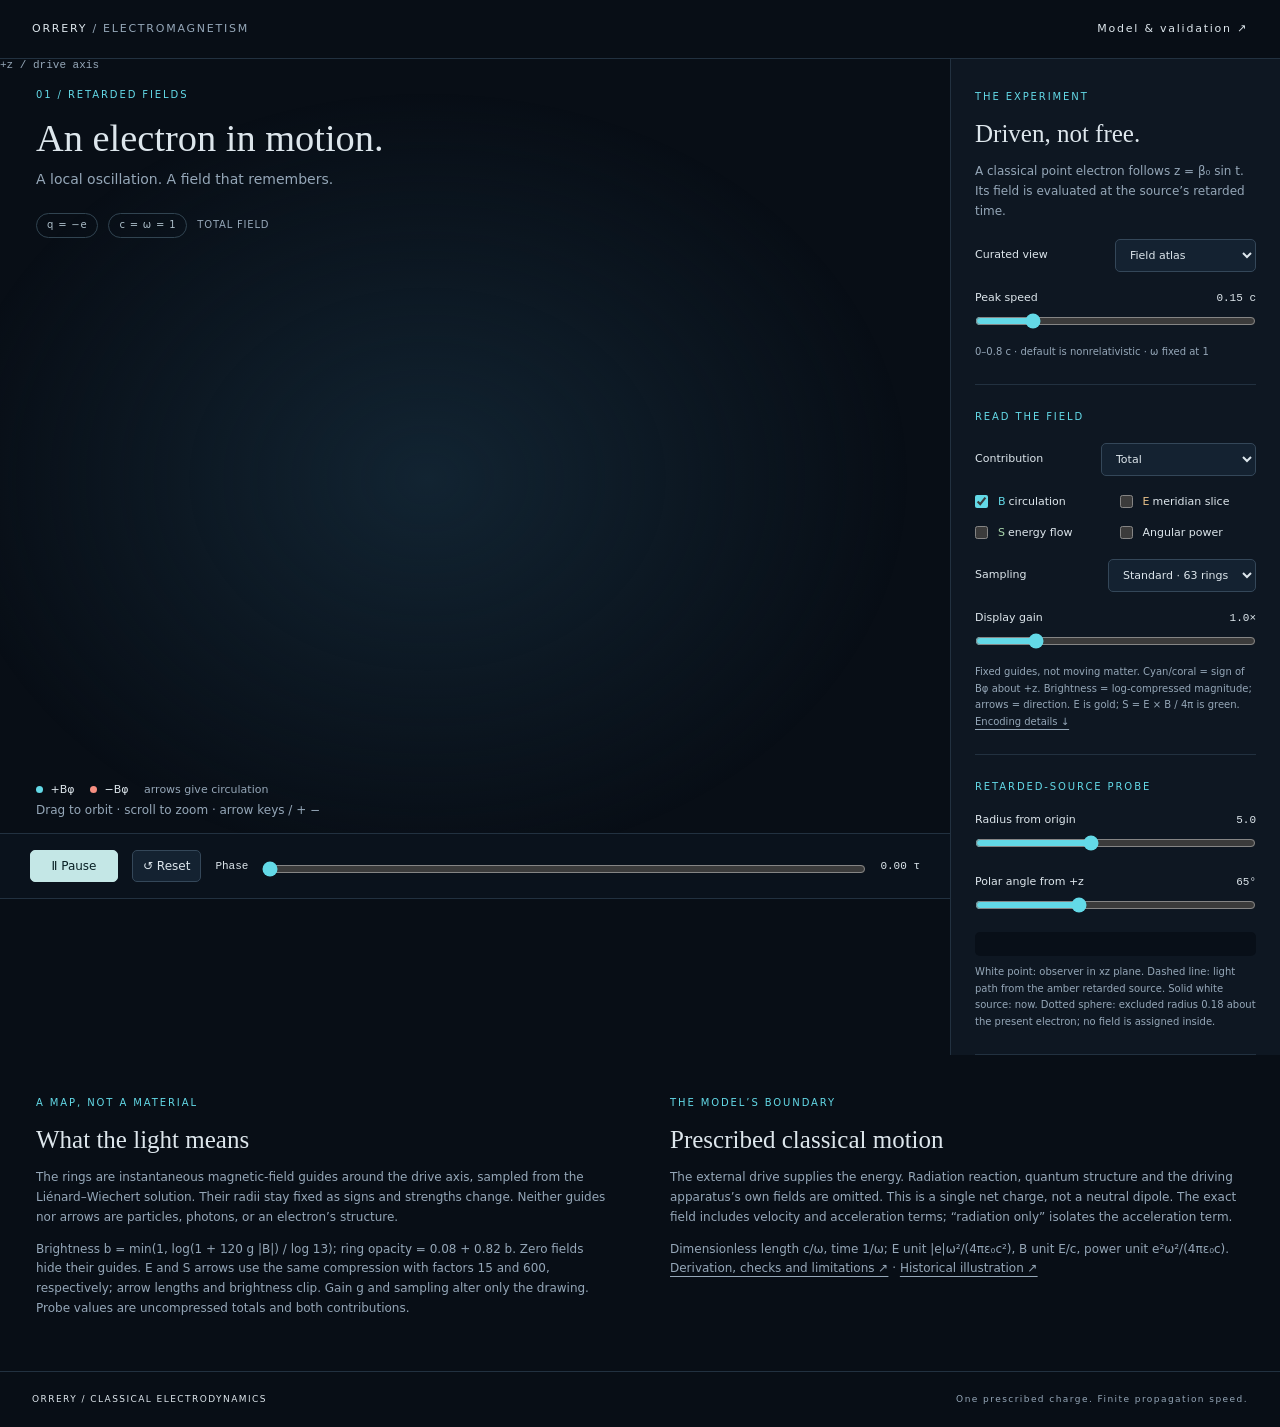
==== lab/sims/oscillating-electron-retarded-fields/index.html @ f95ec6a6 "feat: Build a physically validated 3-D oscillating-electron field visua… [ORB-11350] Build a physica" ====
<!doctype html>
<html lang="en">
<head>
<meta charset="utf-8"><meta name="viewport" content="width=device-width, initial-scale=1">
<title>Oscillating electron · Orrery</title>
<link rel="icon" href="data:,"><link rel="stylesheet" href="style.css">
<script src="../../vendor/three/three.min.js"></script>
</head>
<body>
<header><a href="../../gallery/">ORRERY <span>/ ELECTROMAGNETISM</span></a><a href="README.md">Model & validation ↗</a></header>
<main>
<section class="apparatus">
<div class="intro"><p class="eyebrow">01 / RETARDED FIELDS</p><h1>An electron in motion.</h1><p>A local oscillation. A field that remembers.</p></div>
<div id="scene" tabindex="0" role="img" aria-label="Interactive three dimensional electromagnetic field. Drag or use arrow keys to orbit; scroll or use plus and minus to zoom."></div>
<div class="scene-top"><span class="badge">q = −e</span><span class="badge">c = ω = 1</span><span id="component-label">TOTAL FIELD</span></div>
<div class="axis-label" id="axis-label">+z / drive axis</div>
<div class="scene-bottom"><p><i class="cyan"></i> +Bφ <i class="coral"></i> −Bφ <span>arrows give circulation</span></p><p class="muted">Drag to orbit · scroll to zoom · arrow keys / + −</p></div>
<div class="transport"><button id="play" aria-label="Pause simulation">Ⅱ Pause</button><button id="reset">↺ Reset</button><label for="phase">Phase</label><input id="phase" type="range" min="0" max="6.28318530718" step="0.001" value="0"><output id="phase-value">0.00 τ</output></div>
<div id="fatal" role="alert" hidden></div>
</section>
<aside>
<section><p class="eyebrow">THE EXPERIMENT</p><h2>Driven, not free.</h2><p class="muted">A classical point electron follows z = β₀ sin t. Its field is evaluated at the source’s retarded time.</p>
<label class="row" for="preset">Curated view<select id="preset"><option value="overview">Field atlas</option><option value="radiation">Radiation only</option><option value="near">Near the electron</option><option value="power">Angular power</option><option value="stationary">Stationary control</option></select></label>
<label class="range-label" for="beta">Peak speed <output id="beta-value">0.15 c</output></label><input id="beta" type="range" min="0" max="0.8" step="0.01" value="0.15"><p class="micro">0–0.8 c · default is nonrelativistic · ω fixed at 1</p>
</section>
<section><p class="eyebrow">READ THE FIELD</p>
<label class="row" for="component">Contribution<select id="component"><option value="total">Total</option><option value="near">Velocity / near · 1/R²</option><option value="rad">Radiation · 1/R</option></select></label>
<div class="checks"><label><input id="magnetic" type="checkbox" checked> <span class="cyan-text">B</span> circulation</label><label><input id="electric" type="checkbox"> <span class="gold-text">E</span> meridian slice</label><label><input id="poynting" type="checkbox"> <span class="green-text">S</span> energy flow</label><label><input id="power" type="checkbox"> Angular power</label></div>
<label class="row" for="density">Sampling<select id="density"><option value="sparse">Sparse · 35 rings</option><option value="standard" selected>Standard · 63 rings</option><option value="dense">Dense · 99 rings</option></select></label>
<label class="range-label" for="gain">Display gain <output id="gain-value">1.0×</output></label><input id="gain" type="range" min="0.25" max="4" step="0.05" value="1">
<p class="micro">Fixed guides, not moving matter. Cyan/coral = sign of Bφ about +z. Brightness = log-compressed magnitude; arrows = direction. E is gold; S = E × B / 4π is green. <a href="#encoding">Encoding details ↓</a></p>
</section>
<section id="probe-panel"><p class="eyebrow">RETARDED-SOURCE PROBE</p>
<label class="range-label" for="probe-radius">Radius from origin <output id="radius-value">5.0</output></label><input id="probe-radius" type="range" min="0.2" max="12" step="0.1" value="5">
<label class="range-label" for="probe-angle">Polar angle from +z <output id="angle-value">65°</output></label><input id="probe-angle" type="range" min="0" max="180" step="1" value="65">
<dl id="probe-readout"></dl><p class="micro">White point: observer in xz plane. Dashed line: light path from the amber retarded source. Solid white source: now. Dotted sphere: excluded radius 0.18 about the present electron; no field is assigned inside.</p>
</section>
</aside>
<section id="power-panel" hidden><div><p class="eyebrow">RADIATION / SOURCE TIME</p><h2>Power has no sign.</h2><p class="muted">Calculated dP/dΩ at emission phase t; radius encodes power, normalized to the current angular maximum. Dashed: sin²θ reference. No near field or display gain enters this plot.</p><p id="power-value" class="mono"></p></div><canvas id="power-chart" width="620" height="300" aria-label="Angular radiation power in a meridian plane"></canvas></section>
<section class="notes" id="encoding"><div><p class="eyebrow">A MAP, NOT A MATERIAL</p><h2>What the light means</h2><p>The rings are instantaneous magnetic-field guides around the drive axis, sampled from the Liénard–Wiechert solution. Their radii stay fixed as signs and strengths change. Neither guides nor arrows are particles, photons, or an electron’s structure.</p><p>Brightness b = min(1, log(1 + 120 g |B|) / log 13); ring opacity = 0.08 + 0.82 b. Zero fields hide their guides. E and S arrows use the same compression with factors 15 and 600, respectively; arrow lengths and brightness clip. Gain g and sampling alter only the drawing. Probe values are uncompressed totals and both contributions.</p></div><div><p class="eyebrow">THE MODEL’S BOUNDARY</p><h2>Prescribed classical motion</h2><p>The external drive supplies the energy. Radiation reaction, quantum structure and the driving apparatus’s own fields are omitted. This is a single net charge, not a neutral dipole. The exact field includes velocity and acceleration terms; “radiation only” isolates the acceleration term.</p><p>Dimensionless length c/ω, time 1/ω; E unit |e|ω²/(4πε₀c²), B unit E/c, power unit e²ω²/(4πε₀c). <a href="README.md">Derivation, checks and limitations ↗</a> · <a href="../swirl-ball-far-field/">Historical illustration ↗</a></p></div></section>
</main><footer>ORRERY / CLASSICAL ELECTRODYNAMICS <span>One prescribed charge. Finite propagation speed.</span></footer>
<script type="module" src="app.js"></script>
</body></html>
---- lab/sims/oscillating-electron-retarded-fields/style.css ----
:root {
  color-scheme: dark;
  --bg: #080e16;
  --panel: #0e1722;
  --ink: #dde6ec;
  --muted: #95a7b8;
  --line: #223140;
  --cyan: #63d9e7;
  --coral: #f68f82;
  --gold: #e9c28a;
  --green: #a9d6ac
}

* {
  box-sizing: border-box
}

body {
  margin: 0;
  background: var(--bg);
  color: var(--ink);
  font: 14px/1.65 system-ui, sans-serif
}

a {
  color: inherit;
  text-underline-offset: 4px
}

header,
footer {
  display: flex;
  justify-content: space-between;
  padding: 20px 32px;
  border-bottom: 1px solid var(--line);
  font-size: 11px;
  letter-spacing: .16em
}

header a {
  text-decoration: none
}

header span,
footer span {
  color: var(--muted)
}

main {
  display: grid;
  grid-template-columns: minmax(0, 1fr) 330px;
  max-width: 1800px;
  margin: auto
}

.apparatus {
  position: relative;
  min-width: 0;
  align-self: start;
  position: sticky;
  top: 0;
  height: min(880px, calc(100vh - 60px));
  min-height: 650px;
  background: radial-gradient(ellipse at 45% 50%, #122432 0, transparent 65%)
}

.intro {
  position: absolute;
  top: 28px;
  left: 36px;
  pointer-events: none;
  z-index: 1
}

.eyebrow {
  font-size: 10px;
  letter-spacing: .19em;
  color: var(--cyan);
  margin: 0 0 12px
}

h1 {
  font-family: Georgia, serif;
  font-weight: 400;
  font-size: clamp(32px, 3vw, 49px);
  line-height: 1.15;
  margin: 0 0 8px
}

h2 {
  font-family: Georgia, serif;
  font-weight: 400;
  font-size: 25px;
  line-height: 1.3;
  margin: 0 0 10px
}

.intro>p:last-child {
  color: var(--muted);
  margin: 0;
  font-size: 14px
}

#scene {
  position: absolute;
  inset: 120px 0 112px;
  touch-action: none;
  outline-offset: -4px
}

#scene canvas {
  width: 100%;
  height: 100%;
  display: block
}

.scene-top {
  position: absolute;
  top: 154px;
  left: 36px;
  display: flex;
  align-items: center;
  gap: 10px;
  pointer-events: none;
  font-size: 10px;
  letter-spacing: .08em
}

.badge {
  border: 1px solid #314451;
  border-radius: 20px;
  padding: 3px 10px;
  color: #acbec9
}

#component-label {
  color: var(--muted)
}

.axis-label {
  position: absolute;
  pointer-events: none;
  font: 11px ui-monospace, monospace;
  color: var(--muted)
}

.scene-bottom {
  position: absolute;
  left: 36px;
  bottom: 76px;
  font-size: 11px;
  pointer-events: none
}

.scene-bottom p {
  margin: 2px 0
}

.scene-bottom span {
  margin-left: 12px;
  color: var(--muted)
}

i {
  display: inline-block;
  width: 7px;
  height: 7px;
  border-radius: 50%;
  margin: 0 4px 0 12px
}

i:first-child {
  margin-left: 0
}

.cyan {
  background: var(--cyan)
}

.coral {
  background: var(--coral)
}

.cyan-text {
  color: var(--cyan)
}

.gold-text {
  color: var(--gold)
}

.green-text {
  color: var(--green)
}

.transport {
  position: absolute;
  bottom: 0;
  left: 0;
  right: 0;
  display: flex;
  align-items: center;
  gap: 14px;
  border-block: 1px solid var(--line);
  padding: 16px 30px;
  background: #0a121c
}

.transport input {
  flex: 1;
  min-width: 40px
}

.transport label,
.transport output {
  font: 11px ui-monospace, monospace;
  white-space: nowrap
}

button,
select {
  border: 1px solid #344759;
  border-radius: 5px;
  background: #142231;
  color: var(--ink);
  font: 12px system-ui;
  padding: 8px 10px;
  cursor: pointer
}

button:hover,
select:hover {
  border-color: var(--cyan)
}

button:focus-visible,
input:focus-visible,
select:focus-visible,
a:focus-visible {
  outline: 2px solid var(--cyan);
  outline-offset: 3px
}

#play {
  min-width: 88px;
  background: #c4e7e6;
  color: #092025;
  border-color: #c4e7e6
}

aside {
  border-left: 1px solid var(--line);
  background: var(--panel);
  padding: 6px 24px 0
}

aside section {
  padding: 24px 0;
  border-bottom: 1px solid var(--line)
}

.muted {
  color: var(--muted);
  font-size: 12px
}

.micro {
  font-size: 10px;
  line-height: 1.65;
  color: var(--muted);
  margin: 8px 0 0
}

.row {
  display: flex;
  align-items: center;
  justify-content: space-between;
  gap: 8px;
  font-size: 11px;
  margin: 17px 0
}

select {
  max-width: 190px;
  font-size: 11px
}

.range-label {
  display: flex;
  justify-content: space-between;
  font-size: 11px;
  margin-top: 15px
}

.range-label output {
  font-family: ui-monospace, monospace;
  color: var(--ink)
}

input[type=range] {
  width: 100%;
  accent-color: var(--cyan);
  height: 16px;
  margin: 6px 0 0
}

input[type=checkbox] {
  accent-color: var(--cyan);
  margin: 0 7px 0 0
}

.checks {
  display: grid;
  grid-template-columns: 1fr 1fr;
  gap: 13px 8px;
  font-size: 11px
}

.checks label {
  display: flex;
  align-items: center;
  gap: 3px
}

dl {
  display: grid;
  grid-template-columns: 1fr auto;
  font: 11px/1.8 ui-monospace, monospace;
  background: #080f18;
  padding: 12px;
  margin: 12px 0 0;
  border-radius: 5px
}

dt {
  color: var(--muted)
}

dd {
  margin: 0;
  text-align: right
}

#power-panel {
  grid-column: 1/-1;
  padding: 28px 36px;
  border-block: 1px solid var(--line);
  display: grid;
  grid-template-columns: 1fr 1fr;
  align-items: center;
  gap: 40px
}

#power-panel[hidden] {
  display: none
}

#power-chart {
  width: 100%;
  max-width: 620px
}

.mono {
  font: 11px ui-monospace, monospace;
  color: var(--gold)
}

.notes {
  grid-column: 1/-1;
  display: grid;
  grid-template-columns: 1fr 1fr;
  gap: 60px;
  padding: 40px 36px;
  border-bottom: 1px solid var(--line)
}

.notes p:not(.eyebrow) {
  font-size: 12px;
  color: var(--muted);
  max-width: 650px
}

footer {
  border: 0;
  font-size: 9px
}

#fatal {
  position: absolute;
  inset: 220px 40px auto;
  padding: 24px;
  background: #4b2424
}

@media(min-width:1500px) {
  aside {
    padding-inline: 30px
  }

  main {
    grid-template-columns: minmax(0, 1fr) 365px
  }
}

@media(max-width:760px) {
  header {
    padding: 16px 18px;
    font-size: 9px
  }

  header span {
    display: none
  }

  main {
    display: block
  }

  .apparatus {
    position: relative;
    height: 620px;
    min-height: 0
  }

  .intro {
    left: 22px;
    top: 25px
  }

  h1 {
    font-size: 34px
  }

  .scene-top {
    left: 22px;
    top: 148px;
    font-size: 9px;
    gap: 6px
  }

  #scene {
    inset: 110px 0 110px
  }

  .scene-bottom {
    left: 22px;
    bottom: 86px;
    font-size: 10px
  }

  .scene-bottom span {
    margin-left: 6px
  }

  .transport {
    padding: 16px 16px;
    gap: 9px;
    flex-wrap: wrap
  }

  .transport label {
    display: none
  }

  .transport output {
    font-size: 10px
  }

  #play {
    min-width: 75px
  }

  #reset {
    font-size: 11px
  }

  .transport input {
    width: 70px
  }

  .axis-label {
    font-size: 9px
  }

  aside {
    border-left: 0;
    padding: 0 22px;
    display: grid;
    grid-template-columns: 1fr;
    gap: 0
  }

  aside section {
    padding: 24px 0
  }

  select {
    max-width: 230px
  }

  .checks {
    gap: 18px
  }

  #power-panel,
  .notes {
    display: block;
    padding: 30px 22px
  }

  .notes>div+div {
    margin-top: 30px
  }

  footer {
    padding: 18px 22px
  }

  footer span {
    display: none
  }
}

@media(max-width:760px) {
  .apparatus {
    height: 680px
  }

  .scene-top {
    top: 190px
  }

  #scene {
    inset: 175px 0 110px
  }
}
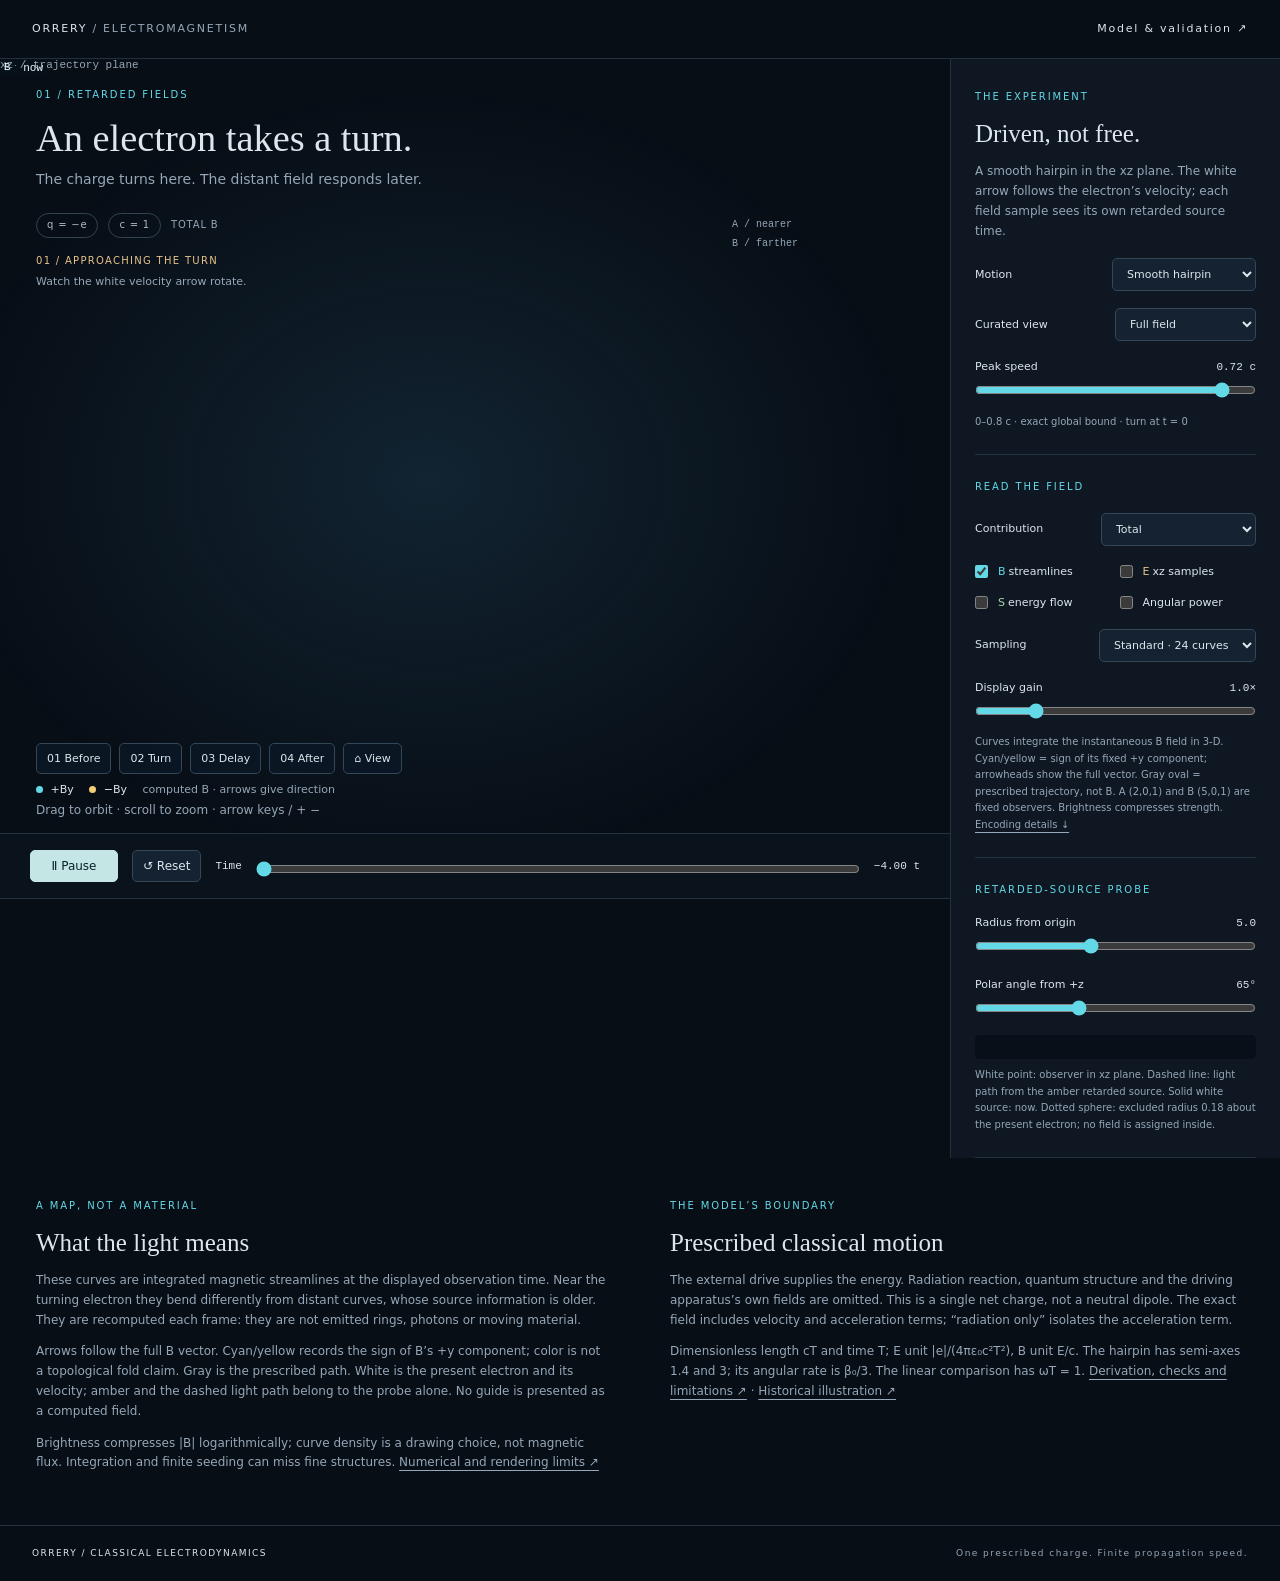
==== commit 148b6683: "fix: Show the retarded magnetic-field bending around the electron's turn [ORB-11364] Planned-By: cod" ====
--- a/lab/sims/oscillating-electron-retarded-fields/index.html
+++ b/lab/sims/oscillating-electron-retarded-fields/index.html
@@ -2,7 +2,7 @@
 <html lang="en">
 <head>
 <meta charset="utf-8"><meta name="viewport" content="width=device-width, initial-scale=1">
-<title>Oscillating electron · Orrery</title>
+<title>An electron takes a turn · Orrery</title>
 <link rel="icon" href="data:,"><link rel="stylesheet" href="style.css">
 <script src="../../vendor/three/three.min.js"></script>
 </head>
@@ -10,25 +10,30 @@
 <header><a href="../../gallery/">ORRERY <span>/ ELECTROMAGNETISM</span></a><a href="README.md">Model & validation ↗</a></header>
 <main>
 <section class="apparatus">
-<div class="intro"><p class="eyebrow">01 / RETARDED FIELDS</p><h1>An electron in motion.</h1><p>A local oscillation. A field that remembers.</p></div>
+<div class="intro"><p class="eyebrow">01 / RETARDED FIELDS</p><h1>An electron takes a turn.</h1><p>The charge turns here. The distant field responds later.</p></div>
 <div id="scene" tabindex="0" role="img" aria-label="Interactive three dimensional electromagnetic field. Drag or use arrow keys to orbit; scroll or use plus and minus to zoom."></div>
-<div class="scene-top"><span class="badge">q = −e</span><span class="badge">c = ω = 1</span><span id="component-label">TOTAL FIELD</span></div>
-<div class="axis-label" id="axis-label">+z / drive axis</div>
-<div class="scene-bottom"><p><i class="cyan"></i> +Bφ <i class="coral"></i> −Bφ <span>arrows give circulation</span></p><p class="muted">Drag to orbit · scroll to zoom · arrow keys / + −</p></div>
-<div class="transport"><button id="play" aria-label="Pause simulation">Ⅱ Pause</button><button id="reset">↺ Reset</button><label for="phase">Phase</label><input id="phase" type="range" min="0" max="6.28318530718" step="0.001" value="0"><output id="phase-value">0.00 τ</output></div>
+<div class="scene-top"><span class="badge">q = −e</span><span class="badge">c = 1</span><span id="component-label">TOTAL B</span></div>
+<div class="object-label" id="electron-label">e⁻ now</div><div class="object-label" id="local-label">A</div><div class="object-label" id="distant-label">B</div>
+<div class="witnesses"><p>A / nearer <span id="local-readout"></span></p><p>B / farther <span id="distant-readout"></span></p></div>
+<div class="axis-label" id="axis-label">xz / trajectory plane</div>
+<div class="moment"><p id="moment-label">01 / APPROACHING THE TURN</p><p id="moment-detail">Watch the white velocity arrow rotate.</p></div>
+<div class="checkpoints"><button id="before">01 Before</button><button id="during">02 Turn</button><button id="delay">03 Delay</button><button id="after">04 After</button><button id="home-camera" title="Restore the default camera">⌂ View</button></div>
+<div class="scene-bottom"><p><i class="cyan"></i> +By <i class="gold"></i> −By <span>computed B · arrows give direction</span></p><p class="muted">Drag to orbit · scroll to zoom · arrow keys / + −</p></div>
+<div class="transport"><button id="play" aria-label="Pause simulation">Ⅱ Pause</button><button id="reset">↺ Reset</button><label for="phase">Time</label><input id="phase" type="range" min="-4" max="10" step="0.01" value="-4"><output id="phase-value">−4.00 t</output></div>
 <div id="fatal" role="alert" hidden></div>
 </section>
 <aside>
-<section><p class="eyebrow">THE EXPERIMENT</p><h2>Driven, not free.</h2><p class="muted">A classical point electron follows z = β₀ sin t. Its field is evaluated at the source’s retarded time.</p>
-<label class="row" for="preset">Curated view<select id="preset"><option value="overview">Field atlas</option><option value="radiation">Radiation only</option><option value="near">Near the electron</option><option value="power">Angular power</option><option value="stationary">Stationary control</option></select></label>
-<label class="range-label" for="beta">Peak speed <output id="beta-value">0.15 c</output></label><input id="beta" type="range" min="0" max="0.8" step="0.01" value="0.15"><p class="micro">0–0.8 c · default is nonrelativistic · ω fixed at 1</p>
+<section><p class="eyebrow">THE EXPERIMENT</p><h2>Driven, not free.</h2><p class="muted">A smooth hairpin in the xz plane. The white arrow follows the electron’s velocity; each field sample sees its own retarded source time.</p>
+<label class="row" for="motion">Motion<select id="motion"><option value="turn">Smooth hairpin</option><option value="linear">Linear comparison</option></select></label>
+<label class="row" for="preset">Curated view<select id="preset"><option value="overview">Full field</option><option value="radiation">Radiation only</option><option value="near">Near the electron</option><option value="power">Angular power</option><option value="stationary">Stationary control</option></select></label>
+<label class="range-label" for="beta">Peak speed <output id="beta-value">0.72 c</output></label><input id="beta" type="range" min="0" max="0.8" step="0.01" value="0.72"><p class="micro">0–0.8 c · exact global bound · turn at t = 0</p>
 </section>
 <section><p class="eyebrow">READ THE FIELD</p>
 <label class="row" for="component">Contribution<select id="component"><option value="total">Total</option><option value="near">Velocity / near · 1/R²</option><option value="rad">Radiation · 1/R</option></select></label>
-<div class="checks"><label><input id="magnetic" type="checkbox" checked> <span class="cyan-text">B</span> circulation</label><label><input id="electric" type="checkbox"> <span class="gold-text">E</span> meridian slice</label><label><input id="poynting" type="checkbox"> <span class="green-text">S</span> energy flow</label><label><input id="power" type="checkbox"> Angular power</label></div>
-<label class="row" for="density">Sampling<select id="density"><option value="sparse">Sparse · 35 rings</option><option value="standard" selected>Standard · 63 rings</option><option value="dense">Dense · 99 rings</option></select></label>
+<div class="checks"><label><input id="magnetic" type="checkbox" checked> <span class="cyan-text">B</span> streamlines</label><label><input id="electric" type="checkbox"> <span class="gold-text">E</span> xz samples</label><label><input id="poynting" type="checkbox"> <span class="green-text">S</span> energy flow</label><label><input id="power" type="checkbox"> Angular power</label></div>
+<label class="row" for="density">Sampling<select id="density"><option value="sparse">Sparse · 16 curves</option><option value="standard" selected>Standard · 24 curves</option><option value="dense">Dense · 32 curves</option></select></label>
 <label class="range-label" for="gain">Display gain <output id="gain-value">1.0×</output></label><input id="gain" type="range" min="0.25" max="4" step="0.05" value="1">
-<p class="micro">Fixed guides, not moving matter. Cyan/coral = sign of Bφ about +z. Brightness = log-compressed magnitude; arrows = direction. E is gold; S = E × B / 4π is green. <a href="#encoding">Encoding details ↓</a></p>
+<p class="micro">Curves integrate the instantaneous B field in 3-D. Cyan/yellow = sign of its fixed +y component; arrowheads show the full vector. Gray oval = prescribed trajectory, not B. A (2,0,1) and B (5,0,1) are fixed observers. Brightness compresses strength. <a href="#encoding">Encoding details ↓</a></p>
 </section>
 <section id="probe-panel"><p class="eyebrow">RETARDED-SOURCE PROBE</p>
 <label class="range-label" for="probe-radius">Radius from origin <output id="radius-value">5.0</output></label><input id="probe-radius" type="range" min="0.2" max="12" step="0.1" value="5">
@@ -36,8 +41,8 @@
 <dl id="probe-readout"></dl><p class="micro">White point: observer in xz plane. Dashed line: light path from the amber retarded source. Solid white source: now. Dotted sphere: excluded radius 0.18 about the present electron; no field is assigned inside.</p>
 </section>
 </aside>
-<section id="power-panel" hidden><div><p class="eyebrow">RADIATION / SOURCE TIME</p><h2>Power has no sign.</h2><p class="muted">Calculated dP/dΩ at emission phase t; radius encodes power, normalized to the current angular maximum. Dashed: sin²θ reference. No near field or display gain enters this plot.</p><p id="power-value" class="mono"></p></div><canvas id="power-chart" width="620" height="300" aria-label="Angular radiation power in a meridian plane"></canvas></section>
-<section class="notes" id="encoding"><div><p class="eyebrow">A MAP, NOT A MATERIAL</p><h2>What the light means</h2><p>The rings are instantaneous magnetic-field guides around the drive axis, sampled from the Liénard–Wiechert solution. Their radii stay fixed as signs and strengths change. Neither guides nor arrows are particles, photons, or an electron’s structure.</p><p>Brightness b = min(1, log(1 + 120 g |B|) / log 13); ring opacity = 0.08 + 0.82 b. Zero fields hide their guides. E and S arrows use the same compression with factors 15 and 600, respectively; arrow lengths and brightness clip. Gain g and sampling alter only the drawing. Probe values are uncompressed totals and both contributions.</p></div><div><p class="eyebrow">THE MODEL’S BOUNDARY</p><h2>Prescribed classical motion</h2><p>The external drive supplies the energy. Radiation reaction, quantum structure and the driving apparatus’s own fields are omitted. This is a single net charge, not a neutral dipole. The exact field includes velocity and acceleration terms; “radiation only” isolates the acceleration term.</p><p>Dimensionless length c/ω, time 1/ω; E unit |e|ω²/(4πε₀c²), B unit E/c, power unit e²ω²/(4πε₀c). <a href="README.md">Derivation, checks and limitations ↗</a> · <a href="../swirl-ball-far-field/">Historical illustration ↗</a></p></div></section>
+<section id="power-panel" hidden><div><p class="eyebrow">RADIATION / SOURCE TIME</p><h2>Power has no sign.</h2><p class="muted">Turning mode reports the full-sphere Liénard power. The meridian plot is available only for the axisymmetric linear comparison: radius encodes dP/dΩ, normalized to its current maximum; dashed is sin²θ. Both use emission time t.</p><p id="power-value" class="mono"></p></div><canvas id="power-chart" width="620" height="300" aria-label="Angular radiation power in a meridian plane"></canvas></section>
+<section class="notes" id="encoding"><div><p class="eyebrow">A MAP, NOT A MATERIAL</p><h2>What the light means</h2><p>These curves are integrated magnetic streamlines at the displayed observation time. Near the turning electron they bend differently from distant curves, whose source information is older. They are recomputed each frame: they are not emitted rings, photons or moving material.</p><p>Arrows follow the full B vector. Cyan/yellow records the sign of B’s +y component; color is not a topological fold claim. Gray is the prescribed path. White is the present electron and its velocity; amber and the dashed light path belong to the probe alone. No guide is presented as a computed field.</p><p>Brightness compresses |B| logarithmically; curve density is a drawing choice, not magnetic flux. Integration and finite seeding can miss fine structures. <a href="README.md">Numerical and rendering limits ↗</a></p></div><div><p class="eyebrow">THE MODEL’S BOUNDARY</p><h2>Prescribed classical motion</h2><p>The external drive supplies the energy. Radiation reaction, quantum structure and the driving apparatus’s own fields are omitted. This is a single net charge, not a neutral dipole. The exact field includes velocity and acceleration terms; “radiation only” isolates the acceleration term.</p><p>Dimensionless length cT and time T; E unit |e|/(4πε₀c²T²), B unit E/c. The hairpin has semi-axes 1.4 and 3; its angular rate is β₀/3. The linear comparison has ωT = 1. <a href="README.md">Derivation, checks and limitations ↗</a> · <a href="../swirl-ball-far-field/">Historical illustration ↗</a></p></div></section>
 </main><footer>ORRERY / CLASSICAL ELECTRODYNAMICS <span>One prescribed charge. Finite propagation speed.</span></footer>
 <script type="module" src="app.js"></script>
 </body></html>
--- a/lab/sims/oscillating-electron-retarded-fields/style.css
+++ b/lab/sims/oscillating-electron-retarded-fields/style.css
@@ -534,3 +534,42 @@
     inset: 175px 0 110px
   }
 }
+
+.gold { background: #f2cd78; }
+.moment { position: absolute; left: 36px; top: 194px; pointer-events: none; }
+.moment p { margin: 0; font-size: 11px; color: var(--muted); }
+#moment-label { font-size: 10px; letter-spacing: .13em; color: var(--gold); margin-bottom: 3px; }
+.checkpoints { position: absolute; left: 36px; bottom: 125px; display: flex; gap: 8px; }
+.checkpoints button { font-size: 11px; background: #0b1825d9; }
+@media(max-width:760px) {
+  .apparatus { height: 780px; }
+  .intro { right: 18px; }
+  .intro>p:last-child { max-width: 310px; font-size: 12px; }
+  .scene-top { top: 174px; }
+  .moment { top: 220px; left: 22px; right: 20px; }
+  .moment p { font-size: 10px; }
+  #scene { inset: 235px 0 168px; }
+  .checkpoints { left: 22px; bottom: 135px; gap: 6px; }
+  .checkpoints button { padding: 8px; font-size: 10px; }
+  .scene-bottom { right: 12px; bottom: 80px; font-size: 9px; }
+  .scene-bottom span { margin-left: 4px; }
+}
+
+.object-label { position: absolute; pointer-events: none; font: 11px ui-monospace, monospace; color: #f2fbff; background: #08121bab; border-radius: 3px; padding: 2px 4px; }
+.witnesses { position: absolute; right: 28px; top: 156px; font: 10px/1.9 ui-monospace, monospace; color: var(--muted); }
+.witnesses p { margin: 0; }
+.witnesses span { display: inline-block; min-width: 108px; text-align: right; margin-left: 10px; }
+@media(max-width:1050px) { .witnesses { top: 240px; left: 36px; right: auto; display: flex; gap: 20px; } .witnesses span { display: block; text-align: left; margin: 0; } }
+@media(max-width:760px) {
+  .witnesses { top: 277px; left: 22px; font-size: 9px; gap: 25px; }
+  .witnesses span { display: inline; margin-left: 5px; }
+  #scene { inset: 283px 0 158px; }
+  .checkpoints { gap: 5px; }
+  .checkpoints button { padding: 8px 6px; }
+  .object-label { font-size: 9px; }
+}
+
+@media(max-width:760px) {
+  .scene-top { top: 184px; }
+  .moment { top: 227px; }
+}
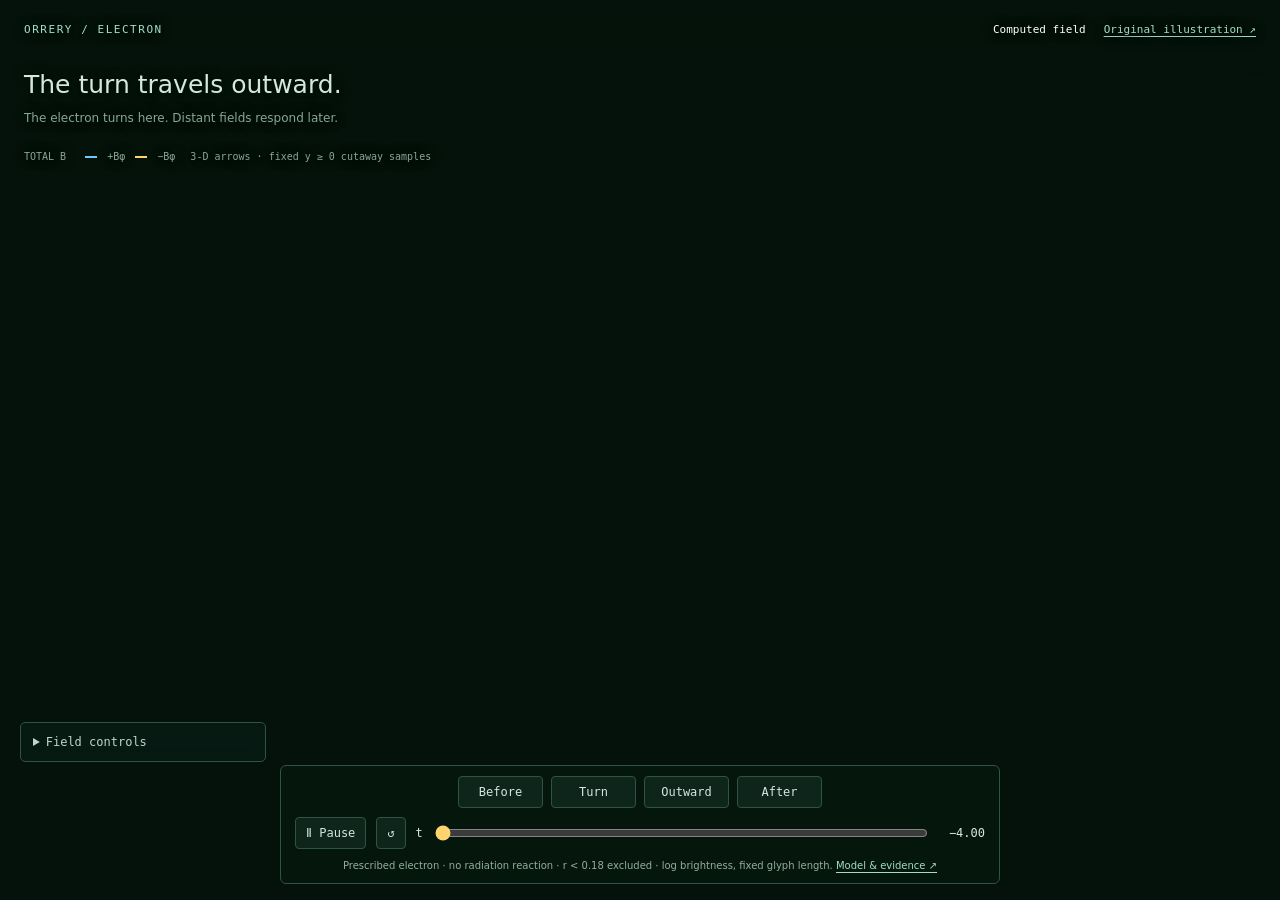
==== commit a1c430db: "feat: Preserve the original electron animation's continuous fold in a c… [ORB-11374] Preserve the or" ====
--- a/lab/sims/oscillating-electron-retarded-fields/index.html
+++ b/lab/sims/oscillating-electron-retarded-fields/index.html
@@ -1,48 +1,32 @@
 <!doctype html>
-<html lang="en">
-<head>
+<html lang="en"><head>
 <meta charset="utf-8"><meta name="viewport" content="width=device-width, initial-scale=1">
-<title>An electron takes a turn · Orrery</title>
+<title>Turning electron · computed retarded field</title>
 <link rel="icon" href="data:,"><link rel="stylesheet" href="style.css">
-<script src="../../vendor/three/three.min.js"></script>
-</head>
-<body>
-<header><a href="../../gallery/">ORRERY <span>/ ELECTROMAGNETISM</span></a><a href="README.md">Model & validation ↗</a></header>
+</head><body>
 <main>
-<section class="apparatus">
-<div class="intro"><p class="eyebrow">01 / RETARDED FIELDS</p><h1>An electron takes a turn.</h1><p>The charge turns here. The distant field responds later.</p></div>
-<div id="scene" tabindex="0" role="img" aria-label="Interactive three dimensional electromagnetic field. Drag or use arrow keys to orbit; scroll or use plus and minus to zoom."></div>
-<div class="scene-top"><span class="badge">q = −e</span><span class="badge">c = 1</span><span id="component-label">TOTAL B</span></div>
-<div class="object-label" id="electron-label">e⁻ now</div><div class="object-label" id="local-label">A</div><div class="object-label" id="distant-label">B</div>
-<div class="witnesses"><p>A / nearer <span id="local-readout"></span></p><p>B / farther <span id="distant-readout"></span></p></div>
-<div class="axis-label" id="axis-label">xz / trajectory plane</div>
-<div class="moment"><p id="moment-label">01 / APPROACHING THE TURN</p><p id="moment-detail">Watch the white velocity arrow rotate.</p></div>
-<div class="checkpoints"><button id="before">01 Before</button><button id="during">02 Turn</button><button id="delay">03 Delay</button><button id="after">04 After</button><button id="home-camera" title="Restore the default camera">⌂ View</button></div>
-<div class="scene-bottom"><p><i class="cyan"></i> +By <i class="gold"></i> −By <span>computed B · arrows give direction</span></p><p class="muted">Drag to orbit · scroll to zoom · arrow keys / + −</p></div>
-<div class="transport"><button id="play" aria-label="Pause simulation">Ⅱ Pause</button><button id="reset">↺ Reset</button><label for="phase">Time</label><input id="phase" type="range" min="-4" max="10" step="0.01" value="-4"><output id="phase-value">−4.00 t</output></div>
+<div id="scene" tabindex="0" role="img" aria-label="Dense three dimensional field samples around a turning electron. Drag to rotate; scroll or plus and minus to zoom; space to pause."></div>
+<header><a href="../../gallery/">ORRERY / ELECTRON</a><nav><span aria-current="page">Computed field</span><a href="../swirl-ball-far-field/">Original illustration ↗</a></nav></header>
+<div class="intro"><h1>The turn travels outward.</h1><p id="moment-detail">The electron turns here. Distant fields respond later.</p></div>
+<div class="legend"><span id="field-label">TOTAL B</span><span id="color-key"><i class="cyan"></i> +Bφ <i class="gold"></i> −Bφ</span><small>3-D arrows · fixed y ≥ 0 cutaway samples</small></div>
+<div id="readout" aria-live="off"></div>
+<details id="settings"><summary>Field controls</summary><div class="settings-body">
+<label>Motion<select id="motion"><option value="turn">Tight smooth turn</option><option value="ellipse">Ellipse comparison</option><option value="linear">Linear comparison</option></select></label>
+<label>Peak speed <output id="beta-value">0.45 c</output><input id="beta" type="range" min="0" max="0.8" step="0.01" value="0.45"></label>
+<label>Contribution<select id="component"><option value="total">Total field</option><option value="near">Velocity · 1/R²</option><option value="rad">Acceleration · 1/R</option></select></label>
+<label>Vector<select id="vector"><option value="B">Magnetic B</option><option value="E">Electric E</option></select></label>
+<label>Sampling<select id="density"><option value="light">Light · 4,608</option><option value="standard" selected>Standard · 8,064</option><option value="dense">Dense · 23,040</option></select></label>
+<label>Display gain <output id="gain-value">1.0×</output><input id="gain" type="range" min="0.2" max="4" step="0.1" value="1"></label>
+<label class="check"><input id="guide" type="checkbox"> tᵣ = 0 light sphere guide</label>
+<label class="check"><input id="power" type="checkbox"> Emitted power readout</label>
+<p id="power-value" hidden></p>
+<button id="home-camera">Reset view</button><p class="micro">Drag / arrows: orbit · scroll / + −: zoom</p>
+</div></details>
+<div class="transport">
+<div class="moments"><button id="before">Before</button><button id="during">Turn</button><button id="delay">Outward</button><button id="after">After</button></div>
+<div class="timeline"><button id="play" aria-label="Pause simulation">Ⅱ Pause</button><button id="reset" title="Reset time">↺</button><label for="phase">t</label><input id="phase" type="range" min="-4" max="10" step="0.01" value="-4"><output id="phase-value">−4.00</output></div>
+<p>Prescribed electron · no radiation reaction · r &lt; 0.18 excluded · log brightness, fixed glyph length. <a href="README.md">Model & evidence ↗</a></p>
+</div>
 <div id="fatal" role="alert" hidden></div>
-</section>
-<aside>
-<section><p class="eyebrow">THE EXPERIMENT</p><h2>Driven, not free.</h2><p class="muted">A smooth hairpin in the xz plane. The white arrow follows the electron’s velocity; each field sample sees its own retarded source time.</p>
-<label class="row" for="motion">Motion<select id="motion"><option value="turn">Smooth hairpin</option><option value="linear">Linear comparison</option></select></label>
-<label class="row" for="preset">Curated view<select id="preset"><option value="overview">Full field</option><option value="radiation">Radiation only</option><option value="near">Near the electron</option><option value="power">Angular power</option><option value="stationary">Stationary control</option></select></label>
-<label class="range-label" for="beta">Peak speed <output id="beta-value">0.72 c</output></label><input id="beta" type="range" min="0" max="0.8" step="0.01" value="0.72"><p class="micro">0–0.8 c · exact global bound · turn at t = 0</p>
-</section>
-<section><p class="eyebrow">READ THE FIELD</p>
-<label class="row" for="component">Contribution<select id="component"><option value="total">Total</option><option value="near">Velocity / near · 1/R²</option><option value="rad">Radiation · 1/R</option></select></label>
-<div class="checks"><label><input id="magnetic" type="checkbox" checked> <span class="cyan-text">B</span> streamlines</label><label><input id="electric" type="checkbox"> <span class="gold-text">E</span> xz samples</label><label><input id="poynting" type="checkbox"> <span class="green-text">S</span> energy flow</label><label><input id="power" type="checkbox"> Angular power</label></div>
-<label class="row" for="density">Sampling<select id="density"><option value="sparse">Sparse · 16 curves</option><option value="standard" selected>Standard · 24 curves</option><option value="dense">Dense · 32 curves</option></select></label>
-<label class="range-label" for="gain">Display gain <output id="gain-value">1.0×</output></label><input id="gain" type="range" min="0.25" max="4" step="0.05" value="1">
-<p class="micro">Curves integrate the instantaneous B field in 3-D. Cyan/yellow = sign of its fixed +y component; arrowheads show the full vector. Gray oval = prescribed trajectory, not B. A (2,0,1) and B (5,0,1) are fixed observers. Brightness compresses strength. <a href="#encoding">Encoding details ↓</a></p>
-</section>
-<section id="probe-panel"><p class="eyebrow">RETARDED-SOURCE PROBE</p>
-<label class="range-label" for="probe-radius">Radius from origin <output id="radius-value">5.0</output></label><input id="probe-radius" type="range" min="0.2" max="12" step="0.1" value="5">
-<label class="range-label" for="probe-angle">Polar angle from +z <output id="angle-value">65°</output></label><input id="probe-angle" type="range" min="0" max="180" step="1" value="65">
-<dl id="probe-readout"></dl><p class="micro">White point: observer in xz plane. Dashed line: light path from the amber retarded source. Solid white source: now. Dotted sphere: excluded radius 0.18 about the present electron; no field is assigned inside.</p>
-</section>
-</aside>
-<section id="power-panel" hidden><div><p class="eyebrow">RADIATION / SOURCE TIME</p><h2>Power has no sign.</h2><p class="muted">Turning mode reports the full-sphere Liénard power. The meridian plot is available only for the axisymmetric linear comparison: radius encodes dP/dΩ, normalized to its current maximum; dashed is sin²θ. Both use emission time t.</p><p id="power-value" class="mono"></p></div><canvas id="power-chart" width="620" height="300" aria-label="Angular radiation power in a meridian plane"></canvas></section>
-<section class="notes" id="encoding"><div><p class="eyebrow">A MAP, NOT A MATERIAL</p><h2>What the light means</h2><p>These curves are integrated magnetic streamlines at the displayed observation time. Near the turning electron they bend differently from distant curves, whose source information is older. They are recomputed each frame: they are not emitted rings, photons or moving material.</p><p>Arrows follow the full B vector. Cyan/yellow records the sign of B’s +y component; color is not a topological fold claim. Gray is the prescribed path. White is the present electron and its velocity; amber and the dashed light path belong to the probe alone. No guide is presented as a computed field.</p><p>Brightness compresses |B| logarithmically; curve density is a drawing choice, not magnetic flux. Integration and finite seeding can miss fine structures. <a href="README.md">Numerical and rendering limits ↗</a></p></div><div><p class="eyebrow">THE MODEL’S BOUNDARY</p><h2>Prescribed classical motion</h2><p>The external drive supplies the energy. Radiation reaction, quantum structure and the driving apparatus’s own fields are omitted. This is a single net charge, not a neutral dipole. The exact field includes velocity and acceleration terms; “radiation only” isolates the acceleration term.</p><p>Dimensionless length cT and time T; E unit |e|/(4πε₀c²T²), B unit E/c. The hairpin has semi-axes 1.4 and 3; its angular rate is β₀/3. The linear comparison has ωT = 1. <a href="README.md">Derivation, checks and limitations ↗</a> · <a href="../swirl-ball-far-field/">Historical illustration ↗</a></p></div></section>
-</main><footer>ORRERY / CLASSICAL ELECTRODYNAMICS <span>One prescribed charge. Finite propagation speed.</span></footer>
-<script type="module" src="app.js"></script>
+</main><script type="module" src="app.js"></script>
 </body></html>
--- a/lab/sims/oscillating-electron-retarded-fields/style.css
+++ b/lab/sims/oscillating-electron-retarded-fields/style.css
@@ -1,14 +1,12 @@
 :root {
   color-scheme: dark;
-  --bg: #080e16;
-  --panel: #0e1722;
-  --ink: #dde6ec;
-  --muted: #95a7b8;
-  --line: #223140;
-  --cyan: #63d9e7;
-  --coral: #f68f82;
-  --gold: #e9c28a;
-  --green: #a9d6ac
+  --ink: #d4e9de;
+  --muted: #89a696;
+  --cyan: #6ec8ff;
+  --gold: #ffd36e;
+  font: 12px/1.5 ui-monospace, SFMono-Regular, Consolas, monospace;
+  background: #04120b;
+  color: var(--ink)
 }
 
 * {
@@ -16,560 +14,399 @@
 }
 
 body {
-  margin: 0;
-  background: var(--bg);
-  color: var(--ink);
-  font: 14px/1.65 system-ui, sans-serif
+  margin: 0
+}
+
+main {
+  height: 100svh;
+  min-height: 480px;
+  position: relative;
+  overflow: hidden
 }
 
 a {
+  color: #a2dccc;
+  text-underline-offset: 3px
+}
+
+button,
+select {
+  font: inherit;
   color: inherit;
-  text-underline-offset: 4px
-}
-
-header,
-footer {
-  display: flex;
-  justify-content: space-between;
-  padding: 20px 32px;
-  border-bottom: 1px solid var(--line);
-  font-size: 11px;
-  letter-spacing: .16em
-}
-
-header a {
-  text-decoration: none
-}
-
-header span,
-footer span {
-  color: var(--muted)
-}
-
-main {
-  display: grid;
-  grid-template-columns: minmax(0, 1fr) 330px;
-  max-width: 1800px;
-  margin: auto
-}
-
-.apparatus {
-  position: relative;
-  min-width: 0;
-  align-self: start;
-  position: sticky;
-  top: 0;
-  height: min(880px, calc(100vh - 60px));
-  min-height: 650px;
-  background: radial-gradient(ellipse at 45% 50%, #122432 0, transparent 65%)
-}
-
-.intro {
-  position: absolute;
-  top: 28px;
-  left: 36px;
-  pointer-events: none;
-  z-index: 1
-}
-
-.eyebrow {
-  font-size: 10px;
-  letter-spacing: .19em;
-  color: var(--cyan);
-  margin: 0 0 12px
-}
-
-h1 {
-  font-family: Georgia, serif;
-  font-weight: 400;
-  font-size: clamp(32px, 3vw, 49px);
-  line-height: 1.15;
-  margin: 0 0 8px
-}
-
-h2 {
-  font-family: Georgia, serif;
-  font-weight: 400;
-  font-size: 25px;
-  line-height: 1.3;
-  margin: 0 0 10px
-}
-
-.intro>p:last-child {
-  color: var(--muted);
-  margin: 0;
-  font-size: 14px
+  background: #0d251a;
+  border: 1px solid #315343;
+  border-radius: 4px;
+  padding: 6px 10px
+}
+
+button,
+summary,
+select,
+input {
+  cursor: pointer
+}
+
+button:hover,
+button.active {
+  background: #254635;
+  border-color: #7ba38b
+}
+
+button:focus-visible,
+a:focus-visible,
+summary:focus-visible,
+input:focus-visible,
+#scene:focus-visible {
+  outline: 2px solid var(--gold);
+  outline-offset: 3px
 }
 
 #scene {
   position: absolute;
-  inset: 120px 0 112px;
-  touch-action: none;
-  outline-offset: -4px
+  inset: 0;
+  touch-action: none
 }
 
 #scene canvas {
   width: 100%;
-  height: 100%;
+  height: 100% !important;
   display: block
 }
 
-.scene-top {
-  position: absolute;
-  top: 154px;
-  left: 36px;
-  display: flex;
+header {
+  position: absolute;
+  top: 18px;
+  left: 24px;
+  right: 24px;
+  display: flex;
+  justify-content: space-between;
+  gap: 12px;
+  font-size: 11px
+}
+
+header>a {
+  text-decoration: none;
+  letter-spacing: .14em
+}
+
+nav {
+  display: flex;
+  gap: 18px
+}
+
+nav span {
+  color: white
+}
+
+.intro {
+  position: absolute;
+  top: 64px;
+  left: 24px;
+  pointer-events: none
+}
+
+h1 {
+  font: 400 25px/1.2 system-ui;
+  margin: 0 0 9px
+}
+
+.intro p {
+  font: 12px/1.5 system-ui;
+  color: var(--muted);
+  margin: 0
+}
+
+.legend {
+  position: absolute;
+  top: 145px;
+  left: 24px;
+  display: flex;
+  gap: 15px;
   align-items: center;
-  gap: 10px;
-  pointer-events: none;
-  font-size: 10px;
-  letter-spacing: .08em
-}
-
-.badge {
-  border: 1px solid #314451;
-  border-radius: 20px;
-  padding: 3px 10px;
-  color: #acbec9
-}
-
-#component-label {
-  color: var(--muted)
-}
-
-.axis-label {
-  position: absolute;
-  pointer-events: none;
-  font: 11px ui-monospace, monospace;
-  color: var(--muted)
-}
-
-.scene-bottom {
-  position: absolute;
-  left: 36px;
-  bottom: 76px;
-  font-size: 11px;
-  pointer-events: none
-}
-
-.scene-bottom p {
-  margin: 2px 0
-}
-
-.scene-bottom span {
-  margin-left: 12px;
-  color: var(--muted)
-}
-
-i {
+  color: var(--muted);
+  font-size: 10px
+}
+
+.legend small {
+  font-size: 10px
+}
+
+.legend i {
   display: inline-block;
-  width: 7px;
-  height: 7px;
-  border-radius: 50%;
-  margin: 0 4px 0 12px
-}
-
-i:first-child {
-  margin-left: 0
+  width: 12px;
+  height: 2px;
+  vertical-align: middle;
+  margin: 0 4px
 }
 
 .cyan {
   background: var(--cyan)
 }
 
-.coral {
-  background: var(--coral)
-}
-
-.cyan-text {
-  color: var(--cyan)
-}
-
-.gold-text {
-  color: var(--gold)
-}
-
-.green-text {
-  color: var(--green)
-}
-
-.transport {
-  position: absolute;
-  bottom: 0;
-  left: 0;
-  right: 0;
-  display: flex;
-  align-items: center;
-  gap: 14px;
-  border-block: 1px solid var(--line);
-  padding: 16px 30px;
-  background: #0a121c
-}
-
-.transport input {
-  flex: 1;
-  min-width: 40px
-}
-
-.transport label,
-.transport output {
-  font: 11px ui-monospace, monospace;
-  white-space: nowrap
-}
-
-button,
-select {
-  border: 1px solid #344759;
+.gold {
+  background: var(--gold)
+}
+
+#readout {
+  position: absolute;
+  right: 24px;
+  top: 65px;
+  text-align: right;
+  color: var(--muted);
+  font-size: 11px;
+  white-space: pre-line;
+  pointer-events: none
+}
+
+#settings {
+  position: absolute;
+  left: 20px;
+  bottom: 138px;
+  width: 246px;
+  background: #071b13e8;
+  border: 1px solid #315343;
   border-radius: 5px;
-  background: #142231;
-  color: var(--ink);
-  font: 12px system-ui;
-  padding: 8px 10px;
-  cursor: pointer
-}
-
-button:hover,
-select:hover {
-  border-color: var(--cyan)
-}
-
-button:focus-visible,
-input:focus-visible,
-select:focus-visible,
-a:focus-visible {
-  outline: 2px solid var(--cyan);
-  outline-offset: 3px
-}
-
-#play {
-  min-width: 88px;
-  background: #c4e7e6;
-  color: #092025;
-  border-color: #c4e7e6
-}
-
-aside {
-  border-left: 1px solid var(--line);
-  background: var(--panel);
-  padding: 6px 24px 0
-}
-
-aside section {
-  padding: 24px 0;
-  border-bottom: 1px solid var(--line)
-}
-
-.muted {
-  color: var(--muted);
-  font-size: 12px
+  max-height: calc(100% - 220px);
+  overflow: auto;
+  backdrop-filter: blur(8px)
+}
+
+summary {
+  padding: 10px 12px;
+  color: #bfd7ca
+}
+
+.settings-body {
+  padding: 0 12px 12px
+}
+
+.settings-body label {
+  display: block;
+  margin: 9px 0;
+  color: #a3b9ac
+}
+
+.settings-body select {
+  display: block;
+  width: 100%;
+  margin-top: 4px
+}
+
+.settings-body output {
+  float: right
+}
+
+.settings-body input[type=range] {
+  display: block;
+  width: 100%
+}
+
+.settings-body .check {
+  display: flex;
+  gap: 8px;
+  align-items: center
 }
 
 .micro {
   font-size: 10px;
-  line-height: 1.65;
   color: var(--muted);
-  margin: 8px 0 0
-}
-
-.row {
+  margin: 9px 0 0
+}
+
+input {
+  accent-color: var(--gold)
+}
+
+.transport {
+  position: absolute;
+  bottom: 16px;
+  left: 50%;
+  transform: translateX(-50%);
+  width: min(720px, calc(100% - 40px));
+  background: #06180feb;
+  padding: 10px 14px;
+  border: 1px solid #315343;
+  border-radius: 6px;
+  backdrop-filter: blur(8px)
+}
+
+.moments {
+  display: flex;
+  justify-content: center;
+  gap: 8px;
+  margin-bottom: 9px
+}
+
+.moments button {
+  min-width: 85px
+}
+
+.timeline {
   display: flex;
   align-items: center;
-  justify-content: space-between;
-  gap: 8px;
-  font-size: 11px;
-  margin: 17px 0
-}
-
-select {
-  max-width: 190px;
-  font-size: 11px
-}
-
-.range-label {
-  display: flex;
-  justify-content: space-between;
-  font-size: 11px;
-  margin-top: 15px
-}
-
-.range-label output {
-  font-family: ui-monospace, monospace;
-  color: var(--ink)
-}
-
-input[type=range] {
-  width: 100%;
-  accent-color: var(--cyan);
-  height: 16px;
-  margin: 6px 0 0
-}
-
-input[type=checkbox] {
-  accent-color: var(--cyan);
-  margin: 0 7px 0 0
-}
-
-.checks {
-  display: grid;
-  grid-template-columns: 1fr 1fr;
-  gap: 13px 8px;
-  font-size: 11px
-}
-
-.checks label {
-  display: flex;
-  align-items: center;
-  gap: 3px
-}
-
-dl {
-  display: grid;
-  grid-template-columns: 1fr auto;
-  font: 11px/1.8 ui-monospace, monospace;
-  background: #080f18;
-  padding: 12px;
-  margin: 12px 0 0;
-  border-radius: 5px
-}
-
-dt {
-  color: var(--muted)
-}
-
-dd {
-  margin: 0;
+  gap: 10px
+}
+
+#phase {
+  min-width: 40px;
+  flex: 1
+}
+
+#phase-value {
+  min-width: 45px;
   text-align: right
 }
 
-#power-panel {
-  grid-column: 1/-1;
-  padding: 28px 36px;
-  border-block: 1px solid var(--line);
-  display: grid;
-  grid-template-columns: 1fr 1fr;
-  align-items: center;
-  gap: 40px
-}
-
-#power-panel[hidden] {
-  display: none
-}
-
-#power-chart {
-  width: 100%;
-  max-width: 620px
-}
-
-.mono {
-  font: 11px ui-monospace, monospace;
+.transport p {
+  font: 10px/1.5 system-ui;
+  color: #94ae9d;
+  margin: 9px 0 0;
+  text-align: center
+}
+
+#fatal {
+  position: absolute;
+  inset: 30%;
+  background: #321;
+  padding: 20px
+}
+
+#power-value {
+  font-size: 10px;
+  overflow-wrap: anywhere;
   color: var(--gold)
 }
 
-.notes {
-  grid-column: 1/-1;
-  display: grid;
-  grid-template-columns: 1fr 1fr;
-  gap: 60px;
-  padding: 40px 36px;
-  border-bottom: 1px solid var(--line)
-}
-
-.notes p:not(.eyebrow) {
-  font-size: 12px;
-  color: var(--muted);
-  max-width: 650px
-}
-
-footer {
-  border: 0;
-  font-size: 9px
-}
-
-#fatal {
-  position: absolute;
-  inset: 220px 40px auto;
-  padding: 24px;
-  background: #4b2424
-}
-
-@media(min-width:1500px) {
-  aside {
-    padding-inline: 30px
-  }
-
-  main {
-    grid-template-columns: minmax(0, 1fr) 365px
-  }
-}
-
-@media(max-width:760px) {
+@media(max-width:650px) {
   header {
-    padding: 16px 18px;
+    left: 16px;
+    right: 16px;
+    top: 14px;
+    display: block
+  }
+
+  header>a {
     font-size: 9px
   }
 
-  header span {
-    display: none
-  }
-
-  main {
-    display: block
-  }
-
-  .apparatus {
-    position: relative;
-    height: 620px;
-    min-height: 0
+  nav {
+    margin-top: 10px;
+    gap: 16px
   }
 
   .intro {
-    left: 22px;
-    top: 25px
+    left: 16px;
+    top: 81px
   }
 
   h1 {
-    font-size: 34px
-  }
-
-  .scene-top {
-    left: 22px;
-    top: 148px;
-    font-size: 9px;
+    font-size: 22px
+  }
+
+  .intro p {
+    max-width: 290px
+  }
+
+  .legend {
+    left: 16px;
+    top: 153px;
+    flex-wrap: wrap;
+    gap: 5px 12px;
+    max-width: 320px
+  }
+
+  .legend small {
+    width: 100%
+  }
+
+  #readout {
+    top: 202px;
+    right: 16px;
+    font-size: 10px
+  }
+
+  #settings {
+    left: 12px;
+    bottom: 166px;
+    width: 230px;
+    max-height: calc(100% - 260px)
+  }
+
+  .transport {
+    bottom: 12px;
+    width: calc(100% - 24px);
+    padding: 10px
+  }
+
+  .moments {
+    gap: 5px
+  }
+
+  .moments button {
+    min-width: 0;
+    flex: 1;
+    padding: 6px
+  }
+
+  .timeline {
     gap: 6px
   }
 
-  #scene {
-    inset: 110px 0 110px
-  }
-
-  .scene-bottom {
-    left: 22px;
-    bottom: 86px;
+  .timeline button {
+    padding: 6px 8px
+  }
+
+  .transport p {
     font-size: 10px
   }
 
-  .scene-bottom span {
-    margin-left: 6px
+  .transport p a {
+    white-space: nowrap
+  }
+}
+
+@media(max-height:650px) and (min-width:651px) {
+  .intro {
+    top: 52px
+  }
+
+  .legend {
+    top: 115px
+  }
+
+  #settings {
+    bottom: 145px
   }
 
   .transport {
-    padding: 16px 16px;
-    gap: 9px;
-    flex-wrap: wrap
-  }
-
-  .transport label {
-    display: none
-  }
-
-  .transport output {
-    font-size: 10px
-  }
-
-  #play {
-    min-width: 75px
-  }
-
-  #reset {
-    font-size: 11px
-  }
-
-  .transport input {
-    width: 70px
-  }
-
-  .axis-label {
-    font-size: 9px
-  }
-
-  aside {
-    border-left: 0;
-    padding: 0 22px;
-    display: grid;
-    grid-template-columns: 1fr;
-    gap: 0
-  }
-
-  aside section {
-    padding: 24px 0
-  }
-
-  select {
-    max-width: 230px
-  }
-
-  .checks {
-    gap: 18px
-  }
-
-  #power-panel,
-  .notes {
-    display: block;
-    padding: 30px 22px
-  }
-
-  .notes>div+div {
-    margin-top: 30px
-  }
-
-  footer {
-    padding: 18px 22px
-  }
-
-  footer span {
-    display: none
-  }
-}
-
-@media(max-width:760px) {
-  .apparatus {
-    height: 680px
-  }
-
-  .scene-top {
-    top: 190px
-  }
-
-  #scene {
-    inset: 175px 0 110px
-  }
-}
-
-.gold { background: #f2cd78; }
-.moment { position: absolute; left: 36px; top: 194px; pointer-events: none; }
-.moment p { margin: 0; font-size: 11px; color: var(--muted); }
-#moment-label { font-size: 10px; letter-spacing: .13em; color: var(--gold); margin-bottom: 3px; }
-.checkpoints { position: absolute; left: 36px; bottom: 125px; display: flex; gap: 8px; }
-.checkpoints button { font-size: 11px; background: #0b1825d9; }
-@media(max-width:760px) {
-  .apparatus { height: 780px; }
-  .intro { right: 18px; }
-  .intro>p:last-child { max-width: 310px; font-size: 12px; }
-  .scene-top { top: 174px; }
-  .moment { top: 220px; left: 22px; right: 20px; }
-  .moment p { font-size: 10px; }
-  #scene { inset: 235px 0 168px; }
-  .checkpoints { left: 22px; bottom: 135px; gap: 6px; }
-  .checkpoints button { padding: 8px; font-size: 10px; }
-  .scene-bottom { right: 12px; bottom: 80px; font-size: 9px; }
-  .scene-bottom span { margin-left: 4px; }
-}
-
-.object-label { position: absolute; pointer-events: none; font: 11px ui-monospace, monospace; color: #f2fbff; background: #08121bab; border-radius: 3px; padding: 2px 4px; }
-.witnesses { position: absolute; right: 28px; top: 156px; font: 10px/1.9 ui-monospace, monospace; color: var(--muted); }
-.witnesses p { margin: 0; }
-.witnesses span { display: inline-block; min-width: 108px; text-align: right; margin-left: 10px; }
-@media(max-width:1050px) { .witnesses { top: 240px; left: 36px; right: auto; display: flex; gap: 20px; } .witnesses span { display: block; text-align: left; margin: 0; } }
-@media(max-width:760px) {
-  .witnesses { top: 277px; left: 22px; font-size: 9px; gap: 25px; }
-  .witnesses span { display: inline; margin-left: 5px; }
-  #scene { inset: 283px 0 158px; }
-  .checkpoints { gap: 5px; }
-  .checkpoints button { padding: 8px 6px; }
-  .object-label { font-size: 9px; }
-}
-
-@media(max-width:760px) {
-  .scene-top { top: 184px; }
-  .moment { top: 227px; }
-}
+    bottom: 8px
+  }
+}
+
+header,
+.intro,
+.legend,
+#readout {
+  text-shadow: 0 1px 3px #04120b, 0 0 12px #04120b;
+  background: #04120bcc;
+  border-radius: 4px
+}
+
+.intro {
+  padding: 6px 10px;
+  margin-left: -10px
+}
+
+.legend {
+  padding: 4px 6px;
+  margin-left: -6px
+}
+
+header {
+  padding: 4px 0
+}
+
+#readout {
+  padding: 5px 8px;
+  margin-right: -8px
+}
